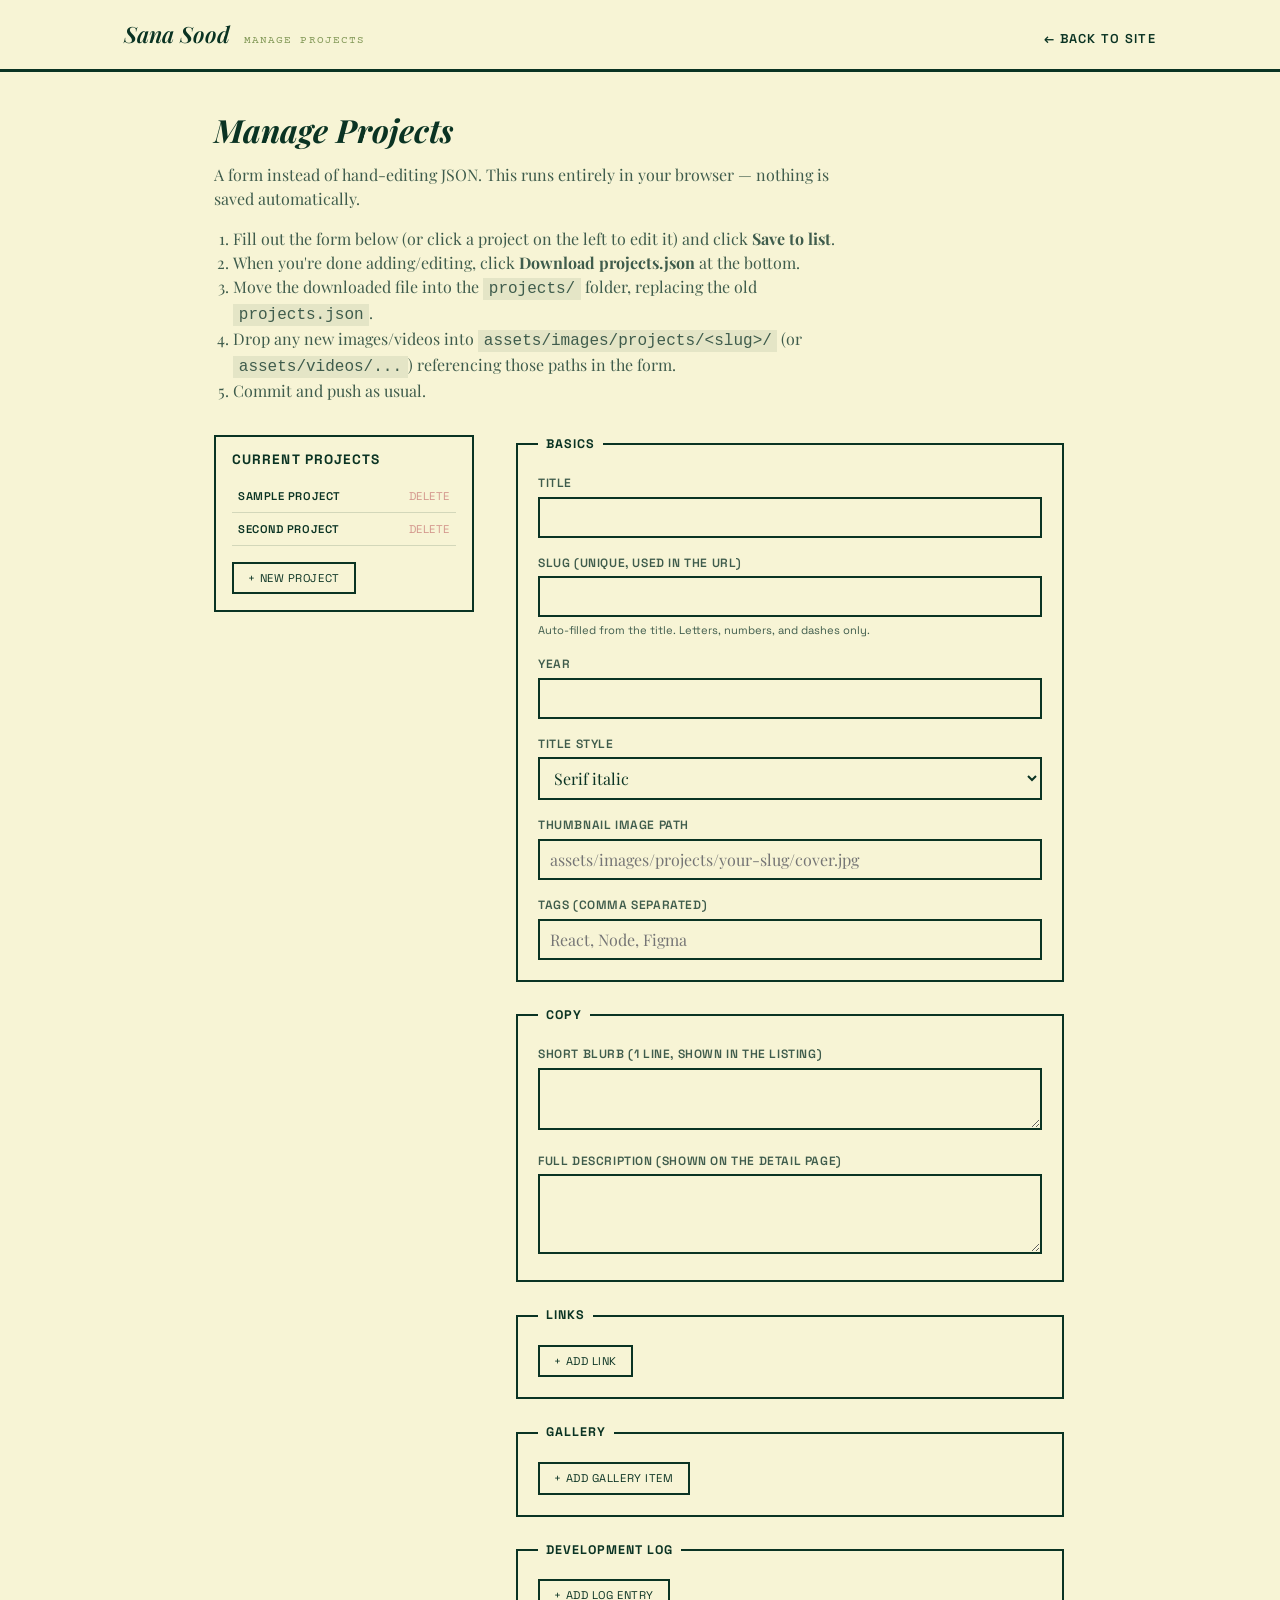
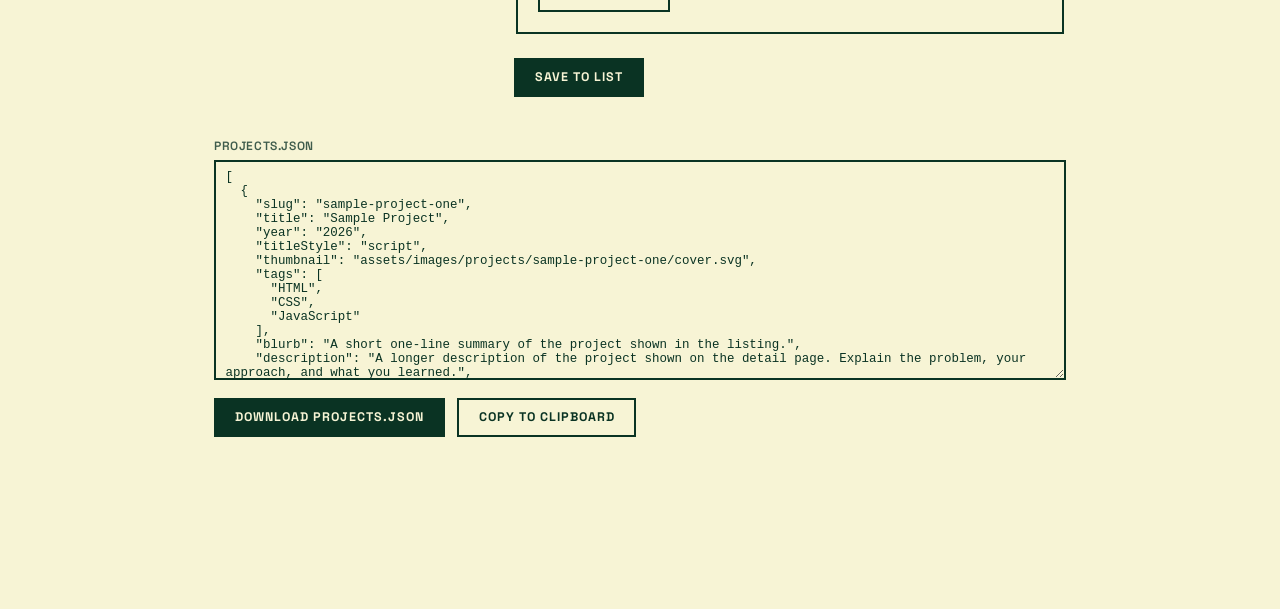
==== admin.html @ 3c236d6a "design alterations" ====
<!doctype html>
<html lang="en">
<head>
<meta charset="UTF-8" />
<meta name="viewport" content="width=device-width, initial-scale=1.0" />
<title>Manage Projects</title>
<link href="https://fonts.googleapis.com/css2?family=Playfair+Display:ital,wght@0,600;0,700;1,600&family=Courier+Prime:wght@400;700&family=Space+Grotesk:wght@400;500;600;700&display=swap" rel="stylesheet" />
<link rel="stylesheet" href="css/style.css" />
<style>
  body { padding-bottom: 6rem; }
  .admin-wrap { max-width: 900px; margin: 0 auto; padding: 2.5rem 1.5rem 5rem; }
  .admin-wrap h1 { font-size: 2rem; font-style: italic; margin-bottom: 0.5rem; }
  .admin-intro { color: var(--text-muted); max-width: 65ch; margin-bottom: 2rem; }
  .admin-intro ol { padding-left: 1.2rem; }
  .admin-columns { display: grid; grid-template-columns: 260px 1fr; gap: 2.5rem; align-items: start; }
  @media (max-width: 760px) { .admin-columns { grid-template-columns: 1fr; } }

  .project-list-box { border: 2px solid var(--dark-green); padding: 1rem; }
  .project-list-box h2 { font-family: var(--font-ui); font-size: 0.85rem; text-transform: uppercase; letter-spacing: 0.08em; margin-bottom: 0.75rem; }
  .project-list-item { display: flex; justify-content: space-between; align-items: center; gap: 0.5rem; padding: 0.5rem 0; border-bottom: 1px solid rgba(10,51,35,0.15); font-family: var(--font-ui); font-size: 0.85rem; }
  .project-list-item button { background: none; border: none; cursor: pointer; font-family: var(--font-ui); font-size: 0.7rem; text-transform: uppercase; letter-spacing: 0.05em; color: var(--midnight-green); }
  .project-list-item button.danger { color: var(--rosy-brown); }
  .project-list-item .load-btn { flex: 1; text-align: left; color: var(--dark-green); font-weight: 600; }

  form { display: flex; flex-direction: column; gap: 1.5rem; }
  fieldset { border: 2px solid var(--dark-green); padding: 1.25rem; }
  legend { font-family: var(--font-ui); font-size: 0.78rem; font-weight: 700; text-transform: uppercase; letter-spacing: 0.08em; padding: 0 0.5rem; }
  label { display: block; font-family: var(--font-ui); font-size: 0.75rem; font-weight: 600; text-transform: uppercase; letter-spacing: 0.05em; margin-bottom: 0.3rem; color: var(--text-muted); }
  .field { margin-bottom: 1rem; }
  .field:last-child { margin-bottom: 0; }
  input[type="text"], input[type="url"], textarea, select {
    width: 100%; font-family: var(--font-display); font-size: 1rem; padding: 0.5rem 0.6rem;
    border: 2px solid var(--dark-green); background: var(--beige); color: var(--text); border-radius: 0;
  }
  textarea { min-height: 5rem; resize: vertical; }
  .hint { font-family: var(--font-ui); font-size: 0.7rem; color: var(--text-muted); margin-top: 0.3rem; text-transform: none; letter-spacing: 0; }
  .row-group { display: flex; flex-direction: column; gap: 0.6rem; }
  .repeat-row { display: flex; gap: 0.5rem; align-items: center; }
  .repeat-row input, .repeat-row select { flex: 1; }
  .remove-row { flex: 0 0 auto; background: none; border: 2px solid var(--rosy-brown); color: var(--rosy-brown); font-family: var(--font-ui); font-size: 0.7rem; padding: 0.4rem 0.6rem; cursor: pointer; }
  .add-row { align-self: flex-start; background: none; border: 2px solid var(--dark-green); color: var(--dark-green); font-family: var(--font-ui); font-size: 0.7rem; text-transform: uppercase; letter-spacing: 0.05em; padding: 0.45rem 0.9rem; cursor: pointer; }
  .add-row:hover, .remove-row:hover { background: var(--dark-green); color: var(--beige); border-color: var(--dark-green); }

  .form-actions { display: flex; gap: 0.75rem; flex-wrap: wrap; }
  .form-actions button { cursor: pointer; }
  .error-msg { color: #a1291c; font-family: var(--font-ui); font-size: 0.85rem; }
  .success-msg { color: var(--dark-green); font-family: var(--font-ui); font-size: 0.85rem; font-weight: 700; }

  .output-box { margin-top: 2.5rem; }
  .output-box textarea { min-height: 220px; font-family: ui-monospace, monospace; font-size: 0.78rem; }
  .output-actions { display: flex; gap: 0.75rem; margin-top: 0.75rem; flex-wrap: wrap; }
</style>
</head>
<body>

<header class="site-header">
  <nav class="nav">
    <a href="index.html" class="nav-brand">
      Sana Sood
      <span class="nav-tagline">Manage Projects</span>
    </a>
    <div class="nav-links">
      <a href="index.html">&larr; Back to site</a>
    </div>
  </nav>
</header>

<div class="admin-wrap">
  <h1>Manage Projects</h1>
  <div class="admin-intro">
    <p>A form instead of hand-editing JSON. This runs entirely in your browser — nothing is saved automatically.</p>
    <ol>
      <li>Fill out the form below (or click a project on the left to edit it) and click <strong>Save to list</strong>.</li>
      <li>When you're done adding/editing, click <strong>Download projects.json</strong> at the bottom.</li>
      <li>Move the downloaded file into the <code>projects/</code> folder, replacing the old <code>projects.json</code>.</li>
      <li>Drop any new images/videos into <code>assets/images/projects/&lt;slug&gt;/</code> (or <code>assets/videos/...</code>) referencing those paths in the form.</li>
      <li>Commit and push as usual.</li>
    </ol>
  </div>

  <div class="admin-columns">
    <div class="project-list-box">
      <h2>Current Projects</h2>
      <div id="project-list"></div>
      <button type="button" class="add-row" id="new-project-btn" style="margin-top:1rem;">+ New Project</button>
    </div>

    <form id="project-form">
      <fieldset>
        <legend>Basics</legend>
        <div class="field">
          <label for="f-title">Title</label>
          <input type="text" id="f-title" required />
        </div>
        <div class="field">
          <label for="f-slug">Slug (unique, used in the URL)</label>
          <input type="text" id="f-slug" required />
          <p class="hint">Auto-filled from the title. Letters, numbers, and dashes only.</p>
        </div>
        <div class="field">
          <label for="f-year">Year</label>
          <input type="text" id="f-year" />
        </div>
        <div class="field">
          <label for="f-title-style">Title style</label>
          <select id="f-title-style">
            <option value="serif">Serif italic</option>
            <option value="script">Script</option>
            <option value="typewriter">Typewriter</option>
          </select>
        </div>
        <div class="field">
          <label for="f-thumbnail">Thumbnail image path</label>
          <input type="text" id="f-thumbnail" placeholder="assets/images/projects/your-slug/cover.jpg" />
        </div>
        <div class="field">
          <label for="f-tags">Tags (comma separated)</label>
          <input type="text" id="f-tags" placeholder="React, Node, Figma" />
        </div>
      </fieldset>

      <fieldset>
        <legend>Copy</legend>
        <div class="field">
          <label for="f-blurb">Short blurb (1 line, shown in the listing)</label>
          <textarea id="f-blurb" style="min-height:3rem;"></textarea>
        </div>
        <div class="field">
          <label for="f-description">Full description (shown on the detail page)</label>
          <textarea id="f-description"></textarea>
        </div>
      </fieldset>

      <fieldset>
        <legend>Links</legend>
        <div class="row-group" id="links-rows"></div>
        <button type="button" class="add-row" data-add="links">+ Add link</button>
      </fieldset>

      <fieldset>
        <legend>Gallery</legend>
        <div class="row-group" id="gallery-rows"></div>
        <button type="button" class="add-row" data-add="gallery">+ Add gallery item</button>
      </fieldset>

      <fieldset>
        <legend>Development Log</legend>
        <div class="row-group" id="devlog-rows"></div>
        <button type="button" class="add-row" data-add="devlog">+ Add log entry</button>
      </fieldset>

      <div class="form-actions">
        <button type="submit" class="btn btn-primary">Save to list</button>
        <span id="form-message"></span>
      </div>
    </form>
  </div>

  <div class="output-box">
    <label for="output-json">projects.json</label>
    <textarea id="output-json" readonly></textarea>
    <div class="output-actions">
      <button type="button" class="btn btn-primary" id="download-btn">Download projects.json</button>
      <button type="button" class="btn" id="copy-btn">Copy to clipboard</button>
    </div>
  </div>
</div>

<script>
  let PROJECTS = [];
  let editingSlug = null; // slug currently loaded into the form, if editing

  const $ = (sel) => document.querySelector(sel);

  function slugify(str) {
    return str
      .toLowerCase()
      .trim()
      .replace(/[^a-z0-9]+/g, "-")
      .replace(/^-+|-+$/g, "");
  }

  function makeRepeatRow(container, fields, values = {}) {
    const row = document.createElement("div");
    row.className = "repeat-row";
    fields.forEach((f) => {
      let el;
      if (f.type === "select") {
        el = document.createElement("select");
        f.options.forEach((opt) => {
          const o = document.createElement("option");
          o.value = opt;
          o.textContent = opt;
          el.appendChild(o);
        });
      } else {
        el = document.createElement("input");
        el.type = "text";
        el.placeholder = f.placeholder || "";
      }
      el.dataset.field = f.name;
      el.value = values[f.name] || (f.type === "select" ? f.options[0] : "");
      row.appendChild(el);
    });
    const removeBtn = document.createElement("button");
    removeBtn.type = "button";
    removeBtn.className = "remove-row";
    removeBtn.textContent = "Remove";
    removeBtn.onclick = () => row.remove();
    row.appendChild(removeBtn);
    container.appendChild(row);
  }

  function readRepeatRows(container, fieldNames) {
    return Array.from(container.children).map((row) => {
      const obj = {};
      fieldNames.forEach((name) => {
        const el = row.querySelector(`[data-field="${name}"]`);
        obj[name] = el ? el.value : "";
      });
      return obj;
    });
  }

  document.querySelectorAll("[data-add]").forEach((btn) => {
    btn.addEventListener("click", () => {
      const kind = btn.dataset.add;
      if (kind === "links") {
        makeRepeatRow($("#links-rows"), [
          { name: "label", placeholder: "Label (e.g. Repo)" },
          { name: "url", placeholder: "https://..." }
        ]);
      } else if (kind === "gallery") {
        makeRepeatRow($("#gallery-rows"), [
          { name: "type", type: "select", options: ["image", "video", "youtube"] },
          { name: "src", placeholder: "path/to/file or YouTube ID" }
        ]);
      } else if (kind === "devlog") {
        makeRepeatRow($("#devlog-rows"), [
          { name: "date", placeholder: "YYYY-MM-DD" },
          { name: "title", placeholder: "Entry title" },
          { name: "text", placeholder: "What happened" },
          { name: "media", placeholder: "Optional media path" }
        ]);
      }
    });
  });

  function clearForm() {
    editingSlug = null;
    $("#project-form").reset();
    $("#links-rows").innerHTML = "";
    $("#gallery-rows").innerHTML = "";
    $("#devlog-rows").innerHTML = "";
    $("#f-title-style").value = "serif";
    $("#form-message").textContent = "";
  }

  function loadProjectIntoForm(slug) {
    const p = PROJECTS.find((proj) => proj.slug === slug);
    if (!p) return;
    editingSlug = slug;
    $("#f-title").value = p.title || "";
    $("#f-slug").value = p.slug || "";
    $("#f-year").value = p.year || "";
    $("#f-title-style").value = p.titleStyle || "serif";
    $("#f-thumbnail").value = p.thumbnail || "";
    $("#f-tags").value = (p.tags || []).join(", ");
    $("#f-blurb").value = p.blurb || "";
    $("#f-description").value = p.description || "";

    $("#links-rows").innerHTML = "";
    (p.links || []).forEach((l) =>
      makeRepeatRow($("#links-rows"), [
        { name: "label", placeholder: "Label" },
        { name: "url", placeholder: "https://..." }
      ], l)
    );

    $("#gallery-rows").innerHTML = "";
    (p.gallery || []).forEach((g) =>
      makeRepeatRow($("#gallery-rows"), [
        { name: "type", type: "select", options: ["image", "video", "youtube"] },
        { name: "src", placeholder: "path or YouTube ID" }
      ], { type: g.type, src: g.src || g.id || "" })
    );

    $("#devlog-rows").innerHTML = "";
    (p.devLog || []).forEach((d) =>
      makeRepeatRow($("#devlog-rows"), [
        { name: "date", placeholder: "YYYY-MM-DD" },
        { name: "title", placeholder: "Entry title" },
        { name: "text", placeholder: "What happened" },
        { name: "media", placeholder: "Optional media path" }
      ], d)
    );

    $("#form-message").textContent = "";
    window.scrollTo({ top: $("#project-form").getBoundingClientRect().top + window.scrollY - 20, behavior: "smooth" });
  }

  function renderProjectList() {
    const box = $("#project-list");
    if (!PROJECTS.length) {
      box.innerHTML = '<p class="hint">No projects yet.</p>';
      return;
    }
    box.innerHTML = "";
    PROJECTS.forEach((p) => {
      const item = document.createElement("div");
      item.className = "project-list-item";
      const loadBtn = document.createElement("button");
      loadBtn.type = "button";
      loadBtn.className = "load-btn";
      loadBtn.textContent = p.title || p.slug;
      loadBtn.onclick = () => loadProjectIntoForm(p.slug);
      const delBtn = document.createElement("button");
      delBtn.type = "button";
      delBtn.className = "danger";
      delBtn.textContent = "Delete";
      delBtn.onclick = () => {
        if (confirm(`Remove "${p.title}" from the list?`)) {
          PROJECTS = PROJECTS.filter((proj) => proj.slug !== p.slug);
          if (editingSlug === p.slug) clearForm();
          renderProjectList();
          updateOutput();
        }
      };
      item.appendChild(loadBtn);
      item.appendChild(delBtn);
      box.appendChild(item);
    });
  }

  function updateOutput() {
    $("#output-json").value = JSON.stringify(PROJECTS, null, 2);
  }

  $("#f-title").addEventListener("input", () => {
    if (!editingSlug) {
      $("#f-slug").value = slugify($("#f-title").value);
    }
  });

  $("#new-project-btn").addEventListener("click", clearForm);

  $("#project-form").addEventListener("submit", (e) => {
    e.preventDefault();
    const msg = $("#form-message");
    msg.className = "";

    const title = $("#f-title").value.trim();
    const slug = slugify($("#f-slug").value);

    if (!title || !slug) {
      msg.className = "error-msg";
      msg.textContent = "Title and slug are required.";
      return;
    }

    const duplicate = PROJECTS.some((p) => p.slug === slug && p.slug !== editingSlug);
    if (duplicate) {
      msg.className = "error-msg";
      msg.textContent = `Slug "${slug}" is already used by another project. Choose a unique one.`;
      return;
    }

    const project = {
      slug,
      title,
      year: $("#f-year").value.trim(),
      titleStyle: $("#f-title-style").value,
      thumbnail: $("#f-thumbnail").value.trim(),
      tags: $("#f-tags").value.split(",").map((t) => t.trim()).filter(Boolean),
      blurb: $("#f-blurb").value.trim(),
      description: $("#f-description").value.trim(),
      links: readRepeatRows($("#links-rows"), ["label", "url"]).filter((l) => l.label || l.url),
      gallery: readRepeatRows($("#gallery-rows"), ["type", "src"])
        .filter((g) => g.src)
        .map((g) => (g.type === "youtube" ? { type: "youtube", id: g.src } : { type: g.type, src: g.src })),
      devLog: readRepeatRows($("#devlog-rows"), ["date", "title", "text", "media"]).filter((d) => d.title || d.text)
    };

    const existingIndex = PROJECTS.findIndex((p) => p.slug === editingSlug);
    if (editingSlug && existingIndex !== -1) {
      PROJECTS[existingIndex] = project;
    } else {
      PROJECTS.push(project);
    }

    editingSlug = slug;
    msg.className = "success-msg";
    msg.textContent = `Saved "${title}" to the list below. Keep editing, or download when you're done.`;
    renderProjectList();
    updateOutput();
  });

  $("#download-btn").addEventListener("click", () => {
    const blob = new Blob([JSON.stringify(PROJECTS, null, 2)], { type: "application/json" });
    const url = URL.createObjectURL(blob);
    const a = document.createElement("a");
    a.href = url;
    a.download = "projects.json";
    a.click();
    URL.revokeObjectURL(url);
  });

  $("#copy-btn").addEventListener("click", async () => {
    await navigator.clipboard.writeText($("#output-json").value);
    const btn = $("#copy-btn");
    const original = btn.textContent;
    btn.textContent = "Copied!";
    setTimeout(() => (btn.textContent = original), 1500);
  });

  async function init() {
    try {
      const res = await fetch("projects/projects.json");
      PROJECTS = await res.json();
    } catch (err) {
      console.error("Could not load projects/projects.json", err);
      PROJECTS = [];
    }
    renderProjectList();
    updateOutput();
    clearForm();
  }

  init();
</script>
</body>
</html>
---- css/style.css ----
:root {
  /* Lily-pond palette */
  --dark-green: #0a3323;
  --moss-green: #839958;
  --beige: #f7f4d5;
  --rosy-brown: #d3968c;
  --midnight-green: #105666;

  --bg: var(--beige);
  --surface: var(--beige);
  --text: var(--dark-green);
  --text-muted: #3f5c4c;
  --border: var(--dark-green);
  --accent: var(--midnight-green);
  --accent-text: var(--beige);

  --font-display: "Playfair Display", Georgia, serif;
  --font-mono: "Courier Prime", ui-monospace, "SFMono-Regular", monospace;
  --font-script: "Pacifico", cursive;
  --font-ui: "Space Grotesk", -apple-system, BlinkMacSystemFont, "Segoe UI", sans-serif;

  --radius: 0px;
  --max-width: 1080px;
}

* {
  box-sizing: border-box;
}

body {
  margin: 0;
  font-family: var(--font-display);
  background: var(--bg);
  color: var(--text);
  line-height: 1.5;
}

img, video {
  max-width: 100%;
  display: block;
}

a {
  color: inherit;
}

h1, h2, h3, h4 {
  line-height: 1.1;
  margin: 0;
}

code {
  font-family: ui-monospace, "SFMono-Regular", Menlo, monospace;
  background: rgba(10, 51, 35, 0.08);
  padding: 0.1em 0.35em;
}

.kicker {
  display: block;
  font-family: var(--font-ui);
  font-size: 0.72rem;
  font-weight: 700;
  letter-spacing: 0.18em;
  text-transform: uppercase;
  color: var(--rosy-brown);
  margin-bottom: 0.6rem;
}

/* --- Nav / masthead --- */

.site-header {
  position: sticky;
  top: 0;
  z-index: 20;
  background: var(--beige);
  border-bottom: 3px solid var(--dark-green);
}

.nav {
  max-width: var(--max-width);
  margin: 0 auto;
  display: flex;
  align-items: baseline;
  justify-content: space-between;
  padding: 1.1rem 1.5rem;
  font-family: var(--font-ui);
}

.nav-brand {
  font-family: var(--font-display);
  font-weight: 600;
  font-style: italic;
  text-decoration: none;
  font-size: 1.4rem;
  color: var(--dark-green);
  display: flex;
  align-items: baseline;
  gap: 0.85rem;
}

.nav-tagline {
  font-family: var(--font-mono);
  font-style: normal;
  font-weight: 400;
  font-size: 0.7rem;
  letter-spacing: 0.1em;
  text-transform: uppercase;
  color: var(--moss-green);
}

.nav-links {
  display: flex;
  gap: 1.75rem;
}

.nav-links a {
  text-decoration: none;
  color: var(--dark-green);
  font-weight: 600;
  font-size: 0.8rem;
  letter-spacing: 0.1em;
  text-transform: uppercase;
}

.nav-links a:hover {
  color: var(--midnight-green);
}

/* --- Buttons --- */

.btn {
  display: inline-block;
  padding: 0.6rem 1.2rem;
  border-radius: var(--radius);
  border: 2px solid var(--dark-green);
  text-decoration: none;
  font-family: var(--font-ui);
  font-size: 0.78rem;
  font-weight: 700;
  letter-spacing: 0.08em;
  text-transform: uppercase;
  color: var(--dark-green);
  background: transparent;
  transition: background 0.15s ease, color 0.15s ease;
}

.btn:hover {
  background: var(--dark-green);
  color: var(--beige);
}

.btn-primary {
  background: var(--dark-green);
  color: var(--beige);
  border-color: var(--dark-green);
}

.btn-primary:hover {
  background: var(--midnight-green);
  border-color: var(--midnight-green);
  color: var(--beige);
}

/* --- About --- */

.about {
  max-width: var(--max-width);
  margin: 0 auto;
  padding: 5rem 1.5rem 4rem;
  display: flex;
  gap: 3.5rem;
  align-items: center;
  flex-wrap: wrap;
  border-bottom: 1px solid rgba(10, 51, 35, 0.2);
}

.about-photo-wrap {
  position: relative;
  flex: 0 0 auto;
  width: 240px;
  height: 240px;
}

.about-star {
  position: absolute;
  width: 200px;
  height: 200px;
  z-index: 0;
}

.about-star-moss {
  fill: var(--moss-green);
  top: -30px;
  left: 90px;
  transform: rotate(12deg);
}

.about-star-rosy {
  fill: var(--rosy-brown);
  top: 60px;
  left: -60px;
  transform: rotate(-18deg);
  opacity: 0.9;
}

.about-photo {
  position: relative;
  z-index: 1;
  width: 220px;
  height: 220px;
  overflow: hidden;
  background: var(--moss-green);
  border: 3px solid var(--dark-green);
  transform: rotate(-3deg);
}

.about-photo img {
  width: 100%;
  height: 100%;
  object-fit: cover;
}

.about-text {
  flex: 1 1 360px;
}

.about-text h1 {
  font-size: clamp(2.6rem, 5vw, 3.8rem);
  font-weight: 700;
  font-style: italic;
  margin-bottom: 0.6rem;
}

.about-meta {
  display: flex;
  flex-wrap: wrap;
  align-items: baseline;
  gap: 0.9rem;
  font-size: 1.05rem;
  margin-bottom: 0.5rem;
}

.about-meta-strong {
  font-weight: 700;
}

.about-focus {
  font-weight: 700;
  font-size: 1.5rem;
  color: var(--midnight-green);
  margin: 0.4rem 0 1rem;
}

.about-text > p:not(.about-focus) {
  color: var(--text-muted);
  max-width: 60ch;
  font-size: 1.05rem;
}

.about-links {
  display: flex;
  flex-wrap: wrap;
  gap: 1.5rem;
  margin-top: 1.5rem;
}

.about-link {
  font-family: var(--font-display);
  font-weight: 700;
  font-size: 1.2rem;
  text-decoration: underline;
  text-underline-offset: 3px;
  color: var(--dark-green);
}

.about-link:hover {
  color: var(--midnight-green);
}

/* --- Projects list --- */

.projects {
  max-width: var(--max-width);
  margin: 0 auto;
  padding: 4rem 1.5rem 6rem;
}

.projects-title {
  font-family: var(--font-mono);
  font-weight: 700;
  font-size: clamp(2rem, 4.5vw, 3rem);
  margin-bottom: 0.5rem;
}

.projects-hint {
  font-family: var(--font-mono);
  color: var(--text-muted);
  margin-top: 0;
  margin-bottom: 3rem;
  font-size: 0.95rem;
}

.projects-list {
  display: flex;
  flex-direction: column;
  gap: 4rem;
}

.project-row {
  display: flex;
  gap: 2.5rem;
  align-items: flex-start;
}

.project-row:nth-child(even) {
  flex-direction: row-reverse;
}

.project-row-media {
  flex: 1 1 40%;
  aspect-ratio: 4 / 3;
  background: var(--moss-green);
  border: 2px solid var(--dark-green);
  overflow: hidden;
}

.project-row-media img {
  width: 100%;
  height: 100%;
  object-fit: cover;
}

.project-row-content {
  flex: 1 1 55%;
  padding-top: 0.5rem;
}

.project-row-heading {
  display: flex;
  align-items: baseline;
  gap: 0.9rem;
  flex-wrap: wrap;
  margin-bottom: 0.75rem;
}

.project-title {
  font-size: 2.4rem;
  margin: 0;
}

.project-title--serif {
  font-family: var(--font-display);
  font-weight: 700;
  font-style: italic;
}

.project-title--script {
  font-family: var(--font-script);
  font-weight: 400;
  font-size: 2.6rem;
}

.project-title--typewriter {
  font-family: var(--font-mono);
  font-weight: 700;
  text-transform: uppercase;
}

.project-year {
  font-family: var(--font-ui);
  font-size: 0.95rem;
  color: var(--text-muted);
}

.project-blurb {
  color: var(--text-muted);
  font-size: 1.05rem;
  max-width: 55ch;
  margin: 0 0 1.25rem;
}

.swatch-row {
  display: flex;
  gap: 0.5rem;
  margin-bottom: 1.5rem;
}

.swatch {
  width: 28px;
  height: 28px;
  display: inline-block;
  border: 1px solid rgba(10, 51, 35, 0.3);
}

.project-callout {
  display: flex;
  flex-wrap: wrap;
  align-items: center;
  gap: 0.5rem 1.75rem;
  padding: 1.1rem 1.5rem;
  color: var(--beige);
}

.callout-primary {
  font-family: var(--font-display);
  font-weight: 700;
  font-size: 1.1rem;
  text-decoration: underline;
  text-underline-offset: 3px;
  color: var(--beige);
}

.callout-links {
  display: flex;
  gap: 1.25rem;
  font-family: var(--font-display);
  font-size: 0.95rem;
}

.callout-links a {
  text-decoration: underline;
  text-underline-offset: 3px;
}

.callout-links a:hover,
.callout-primary:hover {
  opacity: 0.8;
}

/* --- Project detail overlay --- */

.project-detail {
  position: fixed;
  inset: 0;
  background: var(--beige);
  overflow-y: auto;
  z-index: 30;
  opacity: 0;
  visibility: hidden;
  transform: translateY(12px);
  transition: opacity 0.2s ease, transform 0.2s ease, visibility 0.2s;
}

.project-detail.open {
  opacity: 1;
  visibility: visible;
  transform: translateY(0);
}

.project-detail-inner {
  max-width: var(--max-width);
  margin: 0 auto;
  padding: 2rem 1.5rem 5rem;
}

.detail-close {
  display: inline-block;
  text-decoration: none;
  color: var(--dark-green);
  font-family: var(--font-ui);
  font-weight: 700;
  font-size: 0.78rem;
  letter-spacing: 0.1em;
  text-transform: uppercase;
  margin-bottom: 2rem;
  border-bottom: 2px solid var(--dark-green);
  padding-bottom: 0.2rem;
}

.detail-close:hover {
  color: var(--midnight-green);
  border-color: var(--midnight-green);
}

#project-detail-content h2 {
  font-size: clamp(2.2rem, 5vw, 3.2rem);
  margin-bottom: 1rem;
}

#project-detail-content h2.project-title--serif { font-style: italic; }
#project-detail-content h2.project-title--script { font-family: var(--font-script); font-weight: 400; }
#project-detail-content h2.project-title--typewriter { font-family: var(--font-mono); text-transform: uppercase; }

#project-detail-content h3 {
  font-family: var(--font-mono);
  font-size: 1.3rem;
  font-weight: 700;
  margin: 3rem 0 1.25rem;
  padding-top: 1.5rem;
  border-top: 1px solid rgba(10, 51, 35, 0.2);
}

.project-description {
  color: var(--text-muted);
  max-width: 68ch;
  margin: 1.5rem 0;
  font-size: 1.1rem;
}

.project-description::first-letter {
  font-family: var(--font-display);
  font-style: italic;
  font-size: 3.2rem;
  float: left;
  line-height: 0.8;
  margin: 0.1rem 0.4rem 0 0;
  color: var(--rosy-brown);
}

.detail-links {
  display: flex;
  gap: 0.75rem;
  flex-wrap: wrap;
  margin-bottom: 1.5rem;
}

.gallery-grid {
  display: grid;
  grid-template-columns: repeat(auto-fill, minmax(280px, 1fr));
  gap: 1.1rem;
}

.gallery-item {
  border-radius: var(--radius);
  overflow: hidden;
  background: var(--moss-green);
  border: 2px solid var(--dark-green);
}

.gallery-item img,
.gallery-item video {
  width: 100%;
  height: 100%;
  object-fit: cover;
}

.gallery-item-youtube {
  aspect-ratio: 16 / 9;
}

.gallery-item-youtube iframe {
  width: 100%;
  height: 100%;
  border: 0;
}

.devlog-list {
  display: flex;
  flex-direction: column;
  gap: 1.75rem;
}

.devlog-entry {
  border-left: 3px solid var(--rosy-brown);
  padding-left: 1.25rem;
}

.devlog-date {
  font-family: var(--font-ui);
  font-size: 0.72rem;
  font-weight: 700;
  color: var(--rosy-brown);
  text-transform: uppercase;
  letter-spacing: 0.1em;
  margin-bottom: 0.3rem;
}

.devlog-entry h4 {
  font-size: 1.05rem;
  font-weight: 700;
  margin: 0 0 0.4rem;
}

.devlog-entry p {
  color: var(--text-muted);
  margin: 0;
}

.devlog-media {
  margin-top: 0.85rem;
  border-radius: var(--radius);
  border: 2px solid var(--dark-green);
  overflow: hidden;
  max-width: 480px;
}

/* --- Footer --- */

.site-footer {
  text-align: center;
  padding: 2.5rem 1.5rem;
  border-top: 3px solid var(--dark-green);
  color: var(--text-muted);
  font-family: var(--font-ui);
  font-size: 0.75rem;
  letter-spacing: 0.08em;
  text-transform: uppercase;
}

/* --- Responsive --- */

@media (max-width: 800px) {
  .project-row,
  .project-row:nth-child(even) {
    flex-direction: column;
  }

  .project-row-media {
    width: 100%;
  }
}

@media (max-width: 600px) {
  .about {
    padding: 3rem 1.25rem;
    text-align: center;
    justify-content: center;
  }

  .about-meta,
  .about-links {
    justify-content: center;
  }

  .about-star-moss,
  .about-star-rosy {
    display: none;
  }

  .projects {
    padding: 2.5rem 1.25rem 3.5rem;
  }

  .nav {
    flex-wrap: wrap;
    gap: 0.5rem;
  }

  .nav-brand {
    flex-direction: column;
    gap: 0.15rem;
  }
}
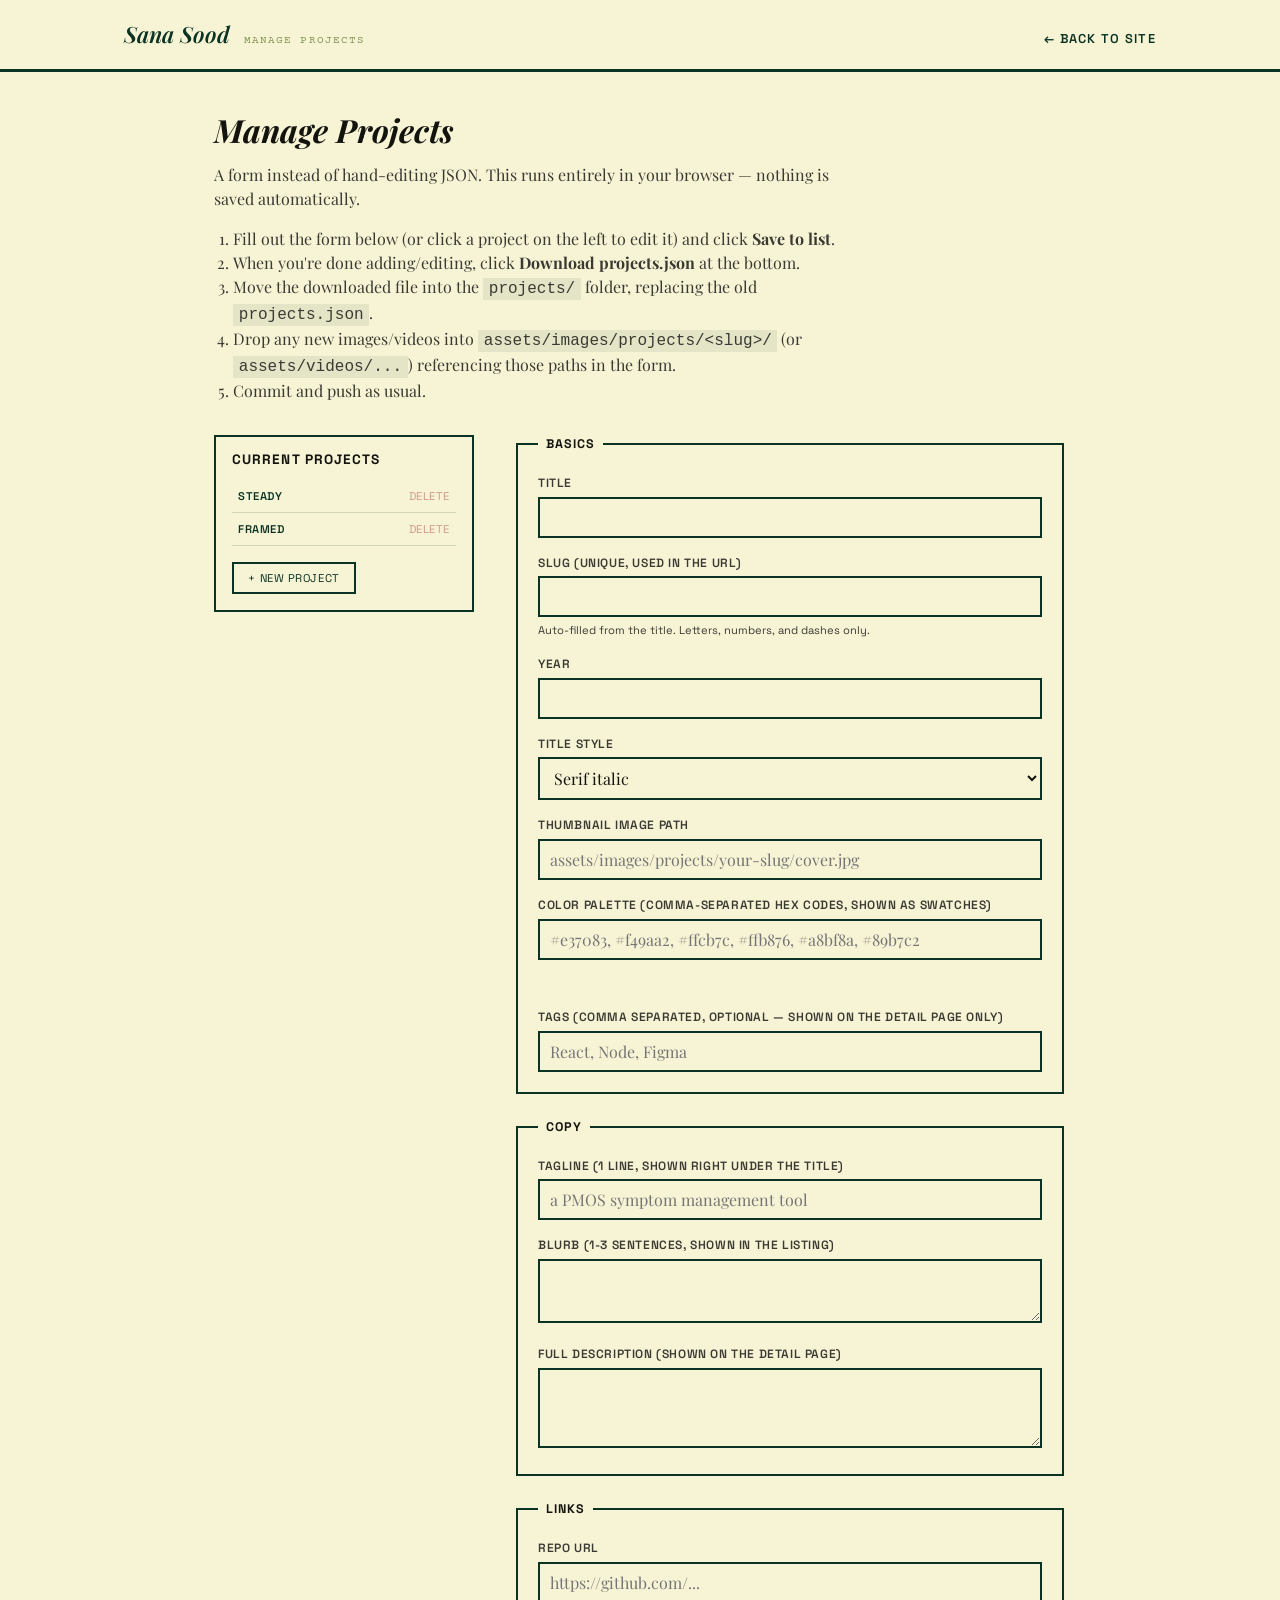
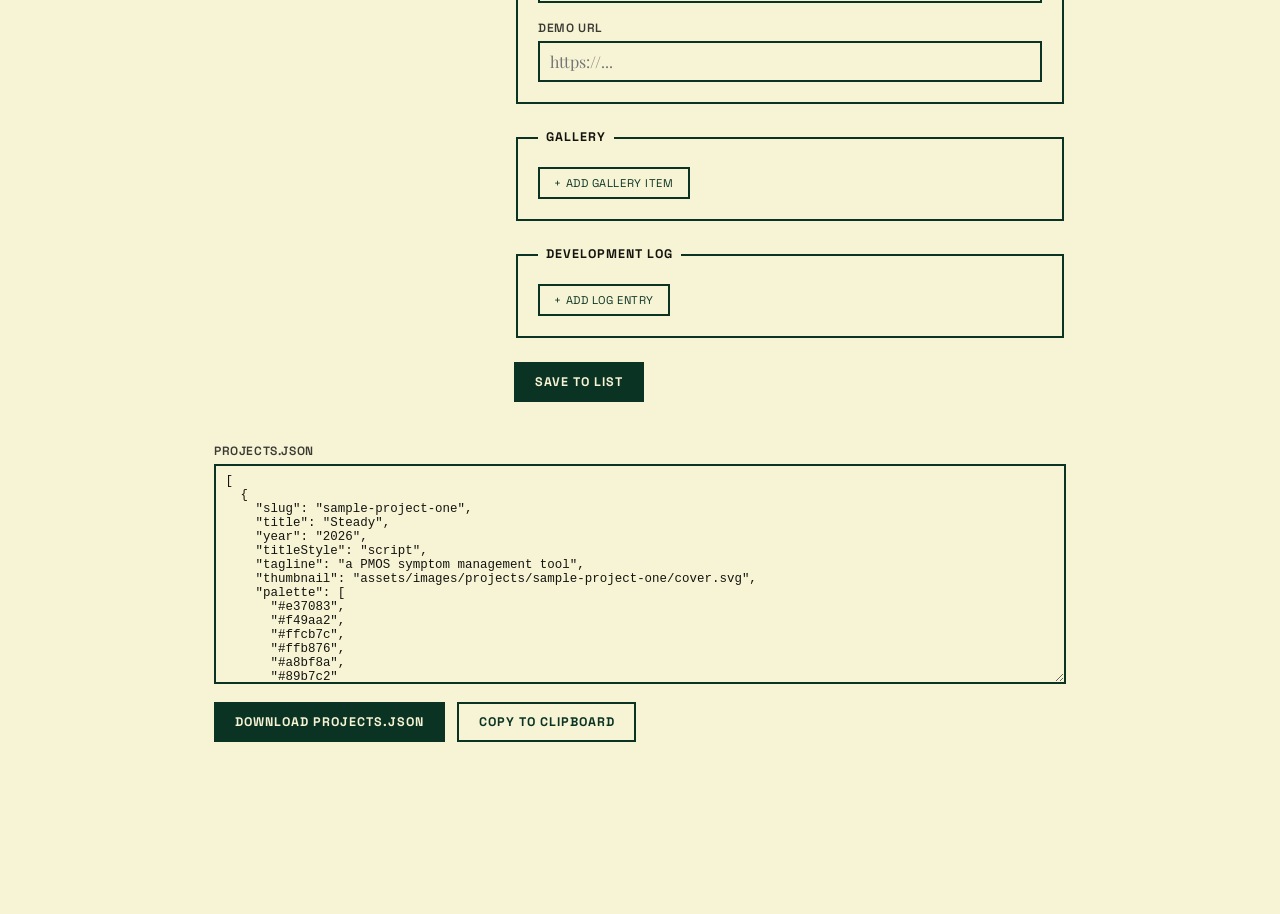
==== commit e21ef00b: "closer to figma design formatting" ====
--- a/admin.html
+++ b/admin.html
@@ -46,6 +46,9 @@
   .error-msg { color: #a1291c; font-family: var(--font-ui); font-size: 0.85rem; }
   .success-msg { color: var(--dark-green); font-family: var(--font-ui); font-size: 0.85rem; font-weight: 700; }
 
+  .palette-preview { display: flex; gap: 0.35rem; margin-top: 0.5rem; min-height: 24px; }
+  .palette-preview span { width: 24px; height: 24px; display: inline-block; border: 1px solid var(--dark-green); }
+
   .output-box { margin-top: 2.5rem; }
   .output-box textarea { min-height: 220px; font-family: ui-monospace, monospace; font-size: 0.78rem; }
   .output-actions { display: flex; gap: 0.75rem; margin-top: 0.75rem; flex-wrap: wrap; }
@@ -114,7 +117,12 @@
           <input type="text" id="f-thumbnail" placeholder="assets/images/projects/your-slug/cover.jpg" />
         </div>
         <div class="field">
-          <label for="f-tags">Tags (comma separated)</label>
+          <label for="f-palette">Color palette (comma-separated hex codes, shown as swatches)</label>
+          <input type="text" id="f-palette" placeholder="#e37083, #f49aa2, #ffcb7c, #ffb876, #a8bf8a, #89b7c2" />
+          <div class="palette-preview" id="palette-preview"></div>
+        </div>
+        <div class="field">
+          <label for="f-tags">Tags (comma separated, optional — shown on the detail page only)</label>
           <input type="text" id="f-tags" placeholder="React, Node, Figma" />
         </div>
       </fieldset>
@@ -122,8 +130,12 @@
       <fieldset>
         <legend>Copy</legend>
         <div class="field">
-          <label for="f-blurb">Short blurb (1 line, shown in the listing)</label>
-          <textarea id="f-blurb" style="min-height:3rem;"></textarea>
+          <label for="f-tagline">Tagline (1 line, shown right under the title)</label>
+          <input type="text" id="f-tagline" placeholder="a PMOS symptom management tool" />
+        </div>
+        <div class="field">
+          <label for="f-blurb">Blurb (1-3 sentences, shown in the listing)</label>
+          <textarea id="f-blurb" style="min-height:4rem;"></textarea>
         </div>
         <div class="field">
           <label for="f-description">Full description (shown on the detail page)</label>
@@ -133,8 +145,14 @@
 
       <fieldset>
         <legend>Links</legend>
-        <div class="row-group" id="links-rows"></div>
-        <button type="button" class="add-row" data-add="links">+ Add link</button>
+        <div class="field">
+          <label for="f-repo">Repo URL</label>
+          <input type="text" id="f-repo" placeholder="https://github.com/..." />
+        </div>
+        <div class="field">
+          <label for="f-demo">Demo URL</label>
+          <input type="text" id="f-demo" placeholder="https://..." />
+        </div>
       </fieldset>
 
       <fieldset>
@@ -222,15 +240,21 @@
     });
   }
 
+  function parsePalette(str) {
+    return str.split(",").map((c) => c.trim()).filter(Boolean);
+  }
+
+  function updatePalettePreview() {
+    const colors = parsePalette($("#f-palette").value);
+    $("#palette-preview").innerHTML = colors.map((c) => `<span style="background:${c}"></span>`).join("");
+  }
+
+  $("#f-palette").addEventListener("input", updatePalettePreview);
+
   document.querySelectorAll("[data-add]").forEach((btn) => {
     btn.addEventListener("click", () => {
       const kind = btn.dataset.add;
-      if (kind === "links") {
-        makeRepeatRow($("#links-rows"), [
-          { name: "label", placeholder: "Label (e.g. Repo)" },
-          { name: "url", placeholder: "https://..." }
-        ]);
-      } else if (kind === "gallery") {
+      if (kind === "gallery") {
         makeRepeatRow($("#gallery-rows"), [
           { name: "type", type: "select", options: ["image", "video", "youtube"] },
           { name: "src", placeholder: "path/to/file or YouTube ID" }
@@ -249,10 +273,11 @@
   function clearForm() {
     editingSlug = null;
     $("#project-form").reset();
-    $("#links-rows").innerHTML = "";
     $("#gallery-rows").innerHTML = "";
     $("#devlog-rows").innerHTML = "";
     $("#f-title-style").value = "serif";
+    $("#f-palette").value = "";
+    updatePalettePreview();
     $("#form-message").textContent = "";
   }
 
@@ -265,17 +290,14 @@
     $("#f-year").value = p.year || "";
     $("#f-title-style").value = p.titleStyle || "serif";
     $("#f-thumbnail").value = p.thumbnail || "";
+    $("#f-palette").value = (p.palette || []).join(", ");
+    updatePalettePreview();
     $("#f-tags").value = (p.tags || []).join(", ");
+    $("#f-tagline").value = p.tagline || "";
     $("#f-blurb").value = p.blurb || "";
     $("#f-description").value = p.description || "";
-
-    $("#links-rows").innerHTML = "";
-    (p.links || []).forEach((l) =>
-      makeRepeatRow($("#links-rows"), [
-        { name: "label", placeholder: "Label" },
-        { name: "url", placeholder: "https://..." }
-      ], l)
-    );
+    $("#f-repo").value = (p.links && p.links.repo) || "";
+    $("#f-demo").value = (p.links && p.links.demo) || "";
 
     $("#gallery-rows").innerHTML = "";
     (p.gallery || []).forEach((g) =>
@@ -370,11 +392,16 @@
       title,
       year: $("#f-year").value.trim(),
       titleStyle: $("#f-title-style").value,
+      tagline: $("#f-tagline").value.trim(),
       thumbnail: $("#f-thumbnail").value.trim(),
+      palette: parsePalette($("#f-palette").value),
       tags: $("#f-tags").value.split(",").map((t) => t.trim()).filter(Boolean),
       blurb: $("#f-blurb").value.trim(),
       description: $("#f-description").value.trim(),
-      links: readRepeatRows($("#links-rows"), ["label", "url"]).filter((l) => l.label || l.url),
+      links: {
+        repo: $("#f-repo").value.trim(),
+        demo: $("#f-demo").value.trim()
+      },
       gallery: readRepeatRows($("#gallery-rows"), ["type", "src"])
         .filter((g) => g.src)
         .map((g) => (g.type === "youtube" ? { type: "youtube", id: g.src } : { type: g.type, src: g.src })),
--- a/css/style.css
+++ b/css/style.css
@@ -8,8 +8,8 @@
 
   --bg: var(--beige);
   --surface: var(--beige);
-  --text: var(--dark-green);
-  --text-muted: #3f5c4c;
+  --text: #14140f;
+  --text-muted: #3a3a33;
   --border: var(--dark-green);
   --accent: var(--midnight-green);
   --accent-text: var(--beige);
@@ -177,37 +177,37 @@
 .about-photo-wrap {
   position: relative;
   flex: 0 0 auto;
-  width: 240px;
-  height: 240px;
+  width: 300px;
+  height: 340px;
 }
 
 .about-star {
   position: absolute;
-  width: 200px;
-  height: 200px;
+  width: 260px;
+  height: 260px;
   z-index: 0;
 }
 
 .about-star-moss {
   fill: var(--moss-green);
-  top: -30px;
-  left: 90px;
+  top: -60px;
+  left: 100px;
   transform: rotate(12deg);
 }
 
 .about-star-rosy {
   fill: var(--rosy-brown);
-  top: 60px;
-  left: -60px;
+  top: 90px;
+  left: -90px;
   transform: rotate(-18deg);
-  opacity: 0.9;
+  opacity: 0.95;
 }
 
 .about-photo {
   position: relative;
   z-index: 1;
-  width: 220px;
-  height: 220px;
+  width: 280px;
+  height: 300px;
   overflow: hidden;
   background: var(--moss-green);
   border: 3px solid var(--dark-green);
@@ -225,52 +225,56 @@
 }
 
 .about-text h1 {
-  font-size: clamp(2.6rem, 5vw, 3.8rem);
-  font-weight: 700;
-  font-style: italic;
-  margin-bottom: 0.6rem;
+  font-size: clamp(2.8rem, 5.5vw, 4.4rem);
+  font-weight: 700;
+  margin-bottom: 0.9rem;
 }
 
 .about-meta {
   display: flex;
   flex-wrap: wrap;
   align-items: baseline;
-  gap: 0.9rem;
-  font-size: 1.05rem;
-  margin-bottom: 0.5rem;
+  gap: 1.2rem;
+  font-size: clamp(1.3rem, 2vw, 1.6rem);
+  margin-bottom: 0.4rem;
 }
 
 .about-meta-strong {
   font-weight: 700;
 }
 
+.about-location {
+  font-size: clamp(1.1rem, 1.6vw, 1.3rem);
+  margin: 0 0 0.9rem;
+}
+
 .about-focus {
   font-weight: 700;
-  font-size: 1.5rem;
+  font-size: clamp(1.6rem, 2.6vw, 2.1rem);
   color: var(--midnight-green);
-  margin: 0.4rem 0 1rem;
-}
-
-.about-text > p:not(.about-focus) {
-  color: var(--text-muted);
-  max-width: 60ch;
-  font-size: 1.05rem;
+  margin: 0 0 1rem;
+  max-width: 20ch;
+}
+
+.about-interests {
+  font-size: clamp(1.15rem, 1.8vw, 1.4rem);
+  max-width: 42ch;
+  margin: 0 0 1.75rem;
 }
 
 .about-links {
   display: flex;
   flex-wrap: wrap;
-  gap: 1.5rem;
-  margin-top: 1.5rem;
+  gap: 1.75rem;
+  margin-top: 0.5rem;
 }
 
 .about-link {
   font-family: var(--font-display);
   font-weight: 700;
-  font-size: 1.2rem;
+  font-size: clamp(1.4rem, 2.2vw, 2rem);
   text-decoration: underline;
-  text-underline-offset: 3px;
-  color: var(--dark-green);
+  text-underline-offset: 4px;
 }
 
 .about-link:hover {
@@ -288,7 +292,8 @@
 .projects-title {
   font-family: var(--font-mono);
   font-weight: 700;
-  font-size: clamp(2rem, 4.5vw, 3rem);
+  color: var(--dark-green);
+  font-size: clamp(2.4rem, 5.5vw, 3.6rem);
   margin-bottom: 0.5rem;
 }
 
@@ -344,7 +349,7 @@
 }
 
 .project-title {
-  font-size: 2.4rem;
+  font-size: clamp(2.6rem, 4.5vw, 3.6rem);
   margin: 0;
 }
 
@@ -357,7 +362,7 @@
 .project-title--script {
   font-family: var(--font-script);
   font-weight: 400;
-  font-size: 2.6rem;
+  font-size: clamp(2.8rem, 5vw, 4rem);
 }
 
 .project-title--typewriter {
@@ -367,54 +372,56 @@
 }
 
 .project-year {
-  font-family: var(--font-ui);
-  font-size: 0.95rem;
-  color: var(--text-muted);
+  font-family: var(--font-display);
+  font-size: 1.3rem;
+}
+
+.project-tagline {
+  font-size: 1.15rem;
+  margin: 0 0 1.25rem;
 }
 
 .project-blurb {
-  color: var(--text-muted);
   font-size: 1.05rem;
   max-width: 55ch;
-  margin: 0 0 1.25rem;
+  margin: 0 0 1.5rem;
 }
 
 .swatch-row {
   display: flex;
-  gap: 0.5rem;
+  gap: 0.4rem;
   margin-bottom: 1.5rem;
 }
 
 .swatch {
-  width: 28px;
-  height: 28px;
+  width: 34px;
+  height: 34px;
   display: inline-block;
   border: 1px solid rgba(10, 51, 35, 0.3);
 }
 
 .project-callout {
   display: flex;
-  flex-wrap: wrap;
-  align-items: center;
-  gap: 0.5rem 1.75rem;
+  flex-direction: column;
+  gap: 0.4rem;
   padding: 1.1rem 1.5rem;
-  color: var(--beige);
+  color: var(--text);
 }
 
 .callout-primary {
   font-family: var(--font-display);
   font-weight: 700;
-  font-size: 1.1rem;
+  font-size: 1.2rem;
   text-decoration: underline;
   text-underline-offset: 3px;
-  color: var(--beige);
+  color: var(--text);
 }
 
 .callout-links {
   display: flex;
-  gap: 1.25rem;
-  font-family: var(--font-display);
-  font-size: 0.95rem;
+  gap: 1.75rem;
+  font-family: var(--font-display);
+  font-size: 1.05rem;
 }
 
 .callout-links a {
@@ -472,6 +479,24 @@
   border-color: var(--midnight-green);
 }
 
+.tag-list {
+  display: flex;
+  flex-wrap: wrap;
+  gap: 0.5rem;
+  margin: 0.75rem 0;
+}
+
+.tag {
+  font-family: var(--font-ui);
+  font-size: 0.7rem;
+  font-weight: 700;
+  letter-spacing: 0.06em;
+  text-transform: uppercase;
+  color: var(--midnight-green);
+  border: 1px solid var(--midnight-green);
+  padding: 0.22rem 0.55rem;
+}
+
 #project-detail-content h2 {
   font-size: clamp(2.2rem, 5vw, 3.2rem);
   margin-bottom: 1rem;
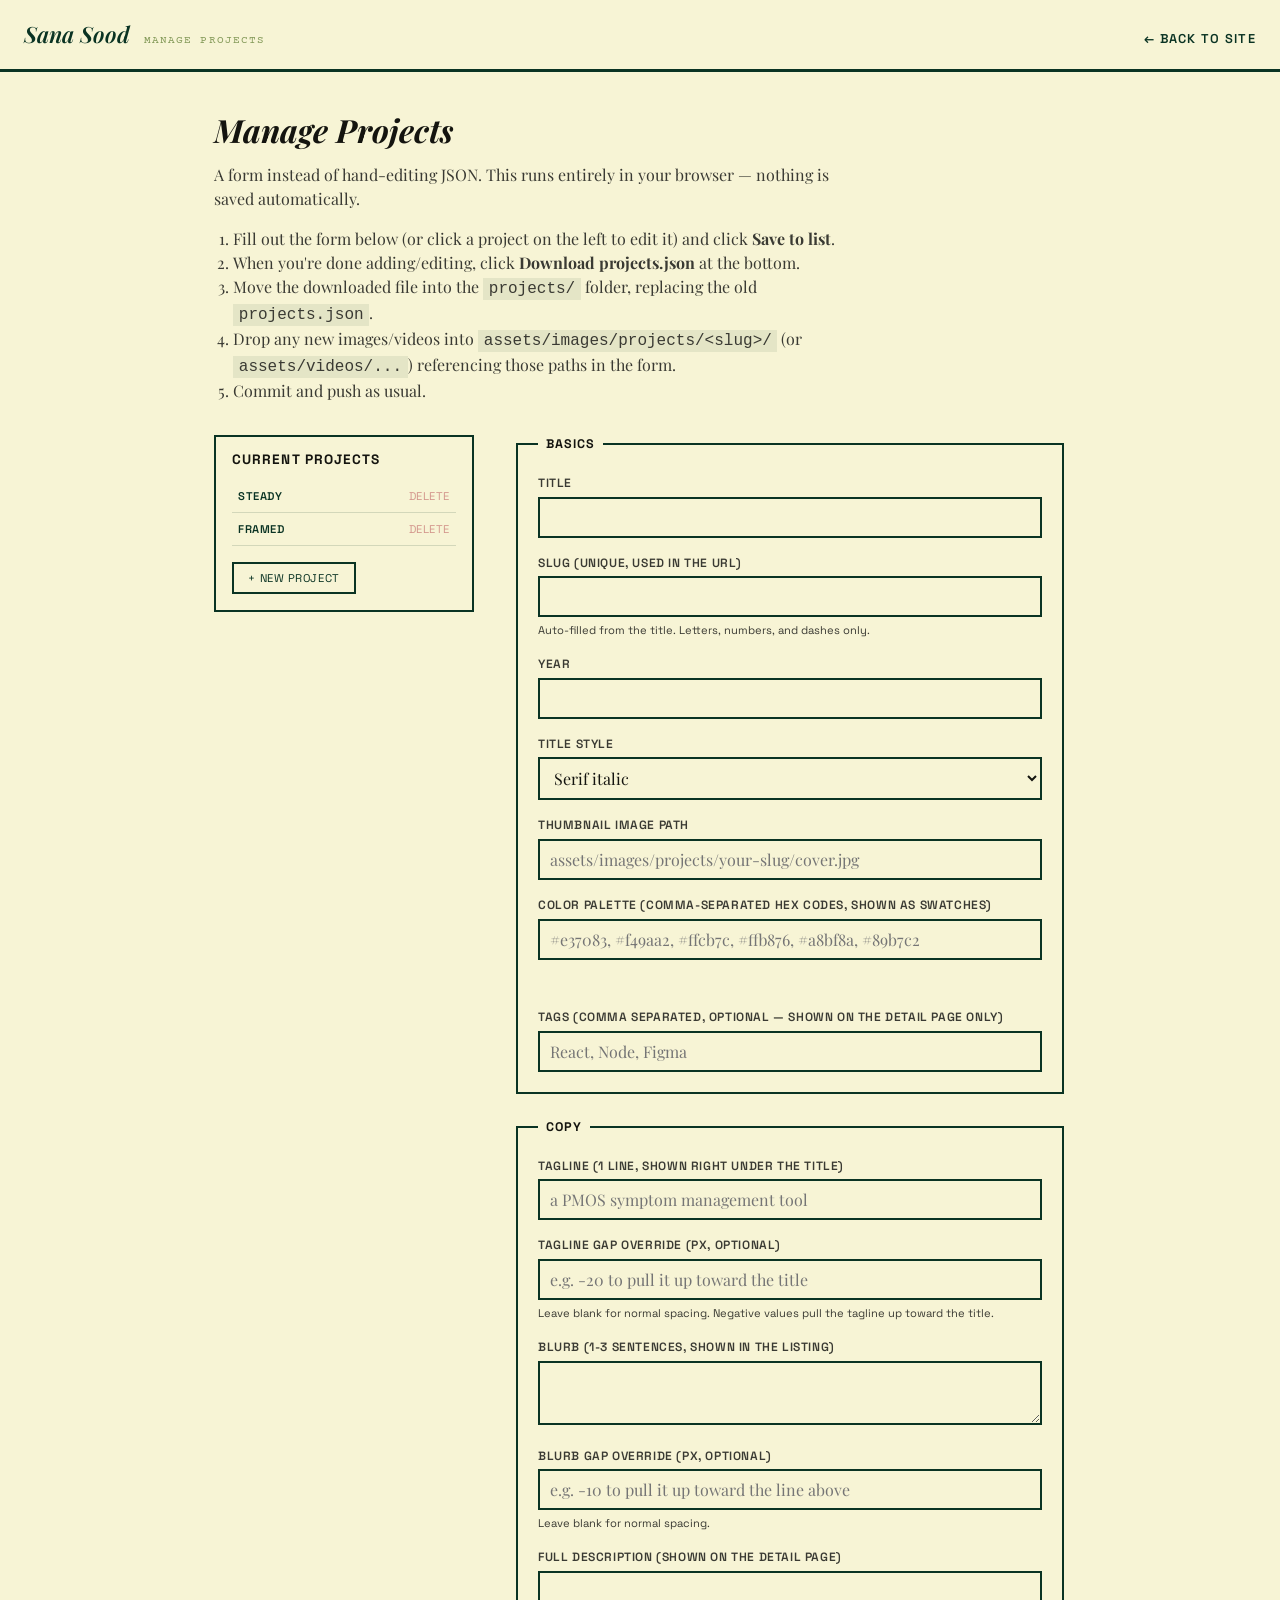
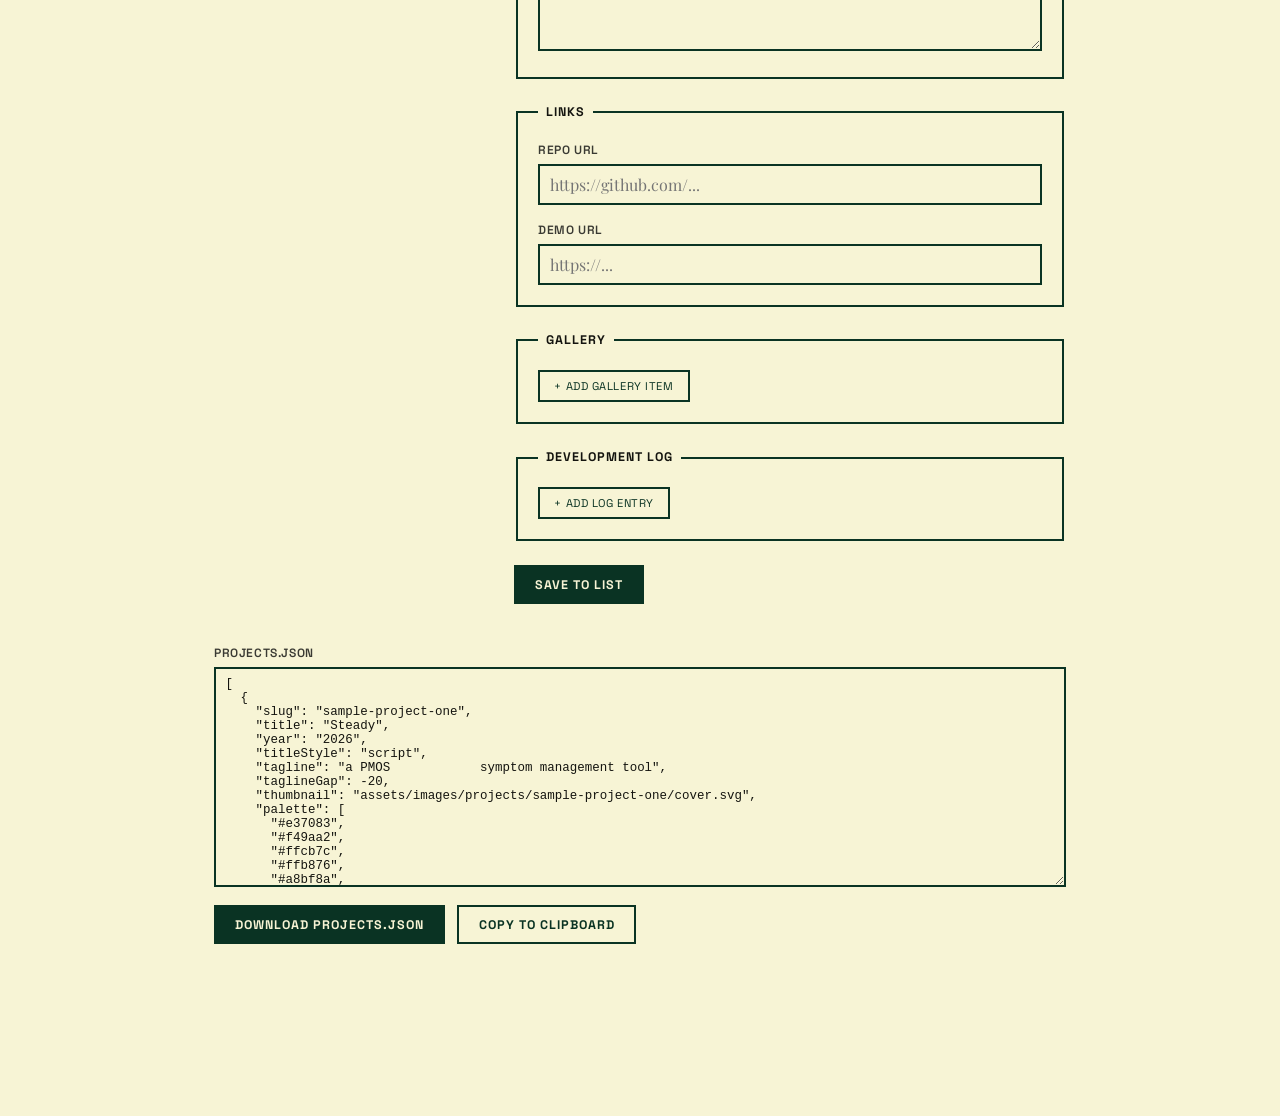
==== commit 8c92f0b9: "text formatting for gapping" ====
--- a/admin.html
+++ b/admin.html
@@ -134,8 +134,18 @@
           <input type="text" id="f-tagline" placeholder="a PMOS symptom management tool" />
         </div>
         <div class="field">
+          <label for="f-tagline-gap">Tagline gap override (px, optional)</label>
+          <input type="text" id="f-tagline-gap" placeholder="e.g. -20 to pull it up toward the title" />
+          <p class="hint">Leave blank for normal spacing. Negative values pull the tagline up toward the title.</p>
+        </div>
+        <div class="field">
           <label for="f-blurb">Blurb (1-3 sentences, shown in the listing)</label>
           <textarea id="f-blurb" style="min-height:4rem;"></textarea>
+        </div>
+        <div class="field">
+          <label for="f-blurb-gap">Blurb gap override (px, optional)</label>
+          <input type="text" id="f-blurb-gap" placeholder="e.g. -10 to pull it up toward the line above" />
+          <p class="hint">Leave blank for normal spacing.</p>
         </div>
         <div class="field">
           <label for="f-description">Full description (shown on the detail page)</label>
@@ -244,6 +254,13 @@
     return str.split(",").map((c) => c.trim()).filter(Boolean);
   }
 
+  function parseOptionalNumber(str) {
+    const trimmed = str.trim();
+    if (trimmed === "") return undefined;
+    const n = Number(trimmed);
+    return Number.isNaN(n) ? undefined : n;
+  }
+
   function updatePalettePreview() {
     const colors = parsePalette($("#f-palette").value);
     $("#palette-preview").innerHTML = colors.map((c) => `<span style="background:${c}"></span>`).join("");
@@ -294,7 +311,9 @@
     updatePalettePreview();
     $("#f-tags").value = (p.tags || []).join(", ");
     $("#f-tagline").value = p.tagline || "";
+    $("#f-tagline-gap").value = typeof p.taglineGap === "number" ? p.taglineGap : "";
     $("#f-blurb").value = p.blurb || "";
+    $("#f-blurb-gap").value = typeof p.blurbGap === "number" ? p.blurbGap : "";
     $("#f-description").value = p.description || "";
     $("#f-repo").value = (p.links && p.links.repo) || "";
     $("#f-demo").value = (p.links && p.links.demo) || "";
@@ -387,16 +406,21 @@
       return;
     }
 
+    const taglineGap = parseOptionalNumber($("#f-tagline-gap").value);
+    const blurbGap = parseOptionalNumber($("#f-blurb-gap").value);
+
     const project = {
       slug,
       title,
       year: $("#f-year").value.trim(),
       titleStyle: $("#f-title-style").value,
       tagline: $("#f-tagline").value.trim(),
+      ...(taglineGap !== undefined ? { taglineGap } : {}),
       thumbnail: $("#f-thumbnail").value.trim(),
       palette: parsePalette($("#f-palette").value),
       tags: $("#f-tags").value.split(",").map((t) => t.trim()).filter(Boolean),
       blurb: $("#f-blurb").value.trim(),
+      ...(blurbGap !== undefined ? { blurbGap } : {}),
       description: $("#f-description").value.trim(),
       links: {
         repo: $("#f-repo").value.trim(),
--- a/css/style.css
+++ b/css/style.css
@@ -20,7 +20,7 @@
   --font-ui: "Space Grotesk", -apple-system, BlinkMacSystemFont, "Segoe UI", sans-serif;
 
   --radius: 0px;
-  --max-width: 1080px;
+  --max-width: 1400px;
 }
 
 * {
@@ -166,52 +166,49 @@
 .about {
   max-width: var(--max-width);
   margin: 0 auto;
-  padding: 5rem 1.5rem 4rem;
-  display: flex;
-  gap: 3.5rem;
-  align-items: center;
-  flex-wrap: wrap;
+  padding: 3rem 1.5rem 4rem;
   border-bottom: 1px solid rgba(10, 51, 35, 0.2);
 }
 
-.about-photo-wrap {
+.about-canvas {
   position: relative;
-  flex: 0 0 auto;
-  width: 300px;
-  height: 340px;
+}
+
+/* Desktop: every tagged element is freely positioned by js/layout.js (top/left/width/height inline styles). */
+@media (min-width: 900px) {
+  .about-canvas {
+    height: 680px;
+  }
+
+  .about-canvas [data-layout-id] {
+    position: absolute;
+    margin: 0;
+  }
 }
 
 .about-star {
-  position: absolute;
-  width: 260px;
-  height: 260px;
   z-index: 0;
+  pointer-events: none;
+}
+
+.layout-editing .about-star {
+  pointer-events: auto;
 }
 
 .about-star-moss {
   fill: var(--moss-green);
-  top: -60px;
-  left: 100px;
-  transform: rotate(12deg);
 }
 
 .about-star-rosy {
   fill: var(--rosy-brown);
-  top: 90px;
-  left: -90px;
-  transform: rotate(-18deg);
   opacity: 0.95;
 }
 
 .about-photo {
-  position: relative;
   z-index: 1;
-  width: 280px;
-  height: 300px;
   overflow: hidden;
   background: var(--moss-green);
   border: 3px solid var(--dark-green);
-  transform: rotate(-3deg);
 }
 
 .about-photo img {
@@ -220,11 +217,7 @@
   object-fit: cover;
 }
 
-.about-text {
-  flex: 1 1 360px;
-}
-
-.about-text h1 {
+h1[data-layout-id="headline"] {
   font-size: clamp(2.8rem, 5.5vw, 4.4rem);
   font-weight: 700;
   margin-bottom: 0.9rem;
@@ -253,12 +246,10 @@
   font-size: clamp(1.6rem, 2.6vw, 2.1rem);
   color: var(--midnight-green);
   margin: 0 0 1rem;
-  max-width: 20ch;
 }
 
 .about-interests {
   font-size: clamp(1.15rem, 1.8vw, 1.4rem);
-  max-width: 42ch;
   margin: 0 0 1.75rem;
 }
 
@@ -279,6 +270,73 @@
 
 .about-link:hover {
   color: var(--midnight-green);
+}
+
+/* --- Layout editor (only active with ?edit=1 in the URL) --- */
+
+.layout-editing [data-layout-id] {
+  cursor: move;
+  outline: 1px dashed transparent;
+}
+
+.layout-editing [data-layout-id]:hover {
+  outline-color: var(--midnight-green);
+}
+
+.layout-editing [data-layout-id].layout-selected {
+  outline: 2px solid var(--rosy-brown);
+  outline-offset: 2px;
+}
+
+.layout-resize-handle {
+  position: absolute;
+  right: -8px;
+  bottom: -8px;
+  width: 14px;
+  height: 14px;
+  background: var(--rosy-brown);
+  border: 2px solid var(--beige);
+  border-radius: 50%;
+  cursor: nwse-resize;
+  z-index: 50;
+}
+
+.layout-toolbar {
+  position: fixed;
+  bottom: 1.5rem;
+  left: 50%;
+  transform: translateX(-50%);
+  z-index: 100;
+  display: flex;
+  align-items: center;
+  gap: 0.75rem;
+  background: var(--dark-green);
+  color: var(--beige);
+  padding: 0.75rem 1.25rem;
+  font-family: var(--font-ui);
+  font-size: 0.78rem;
+  box-shadow: 0 8px 24px rgba(0, 0, 0, 0.25);
+}
+
+.layout-toolbar button,
+.layout-toolbar a {
+  font-family: var(--font-ui);
+  font-size: 0.72rem;
+  font-weight: 700;
+  text-transform: uppercase;
+  letter-spacing: 0.05em;
+  background: transparent;
+  border: 1px solid var(--beige);
+  color: var(--beige);
+  padding: 0.4rem 0.7rem;
+  cursor: pointer;
+  text-decoration: none;
+}
+
+.layout-toolbar button:hover,
+.layout-toolbar a:hover {
+  background: var(--beige);
+  color: var(--dark-green);
 }
 
 /* --- Projects list --- */
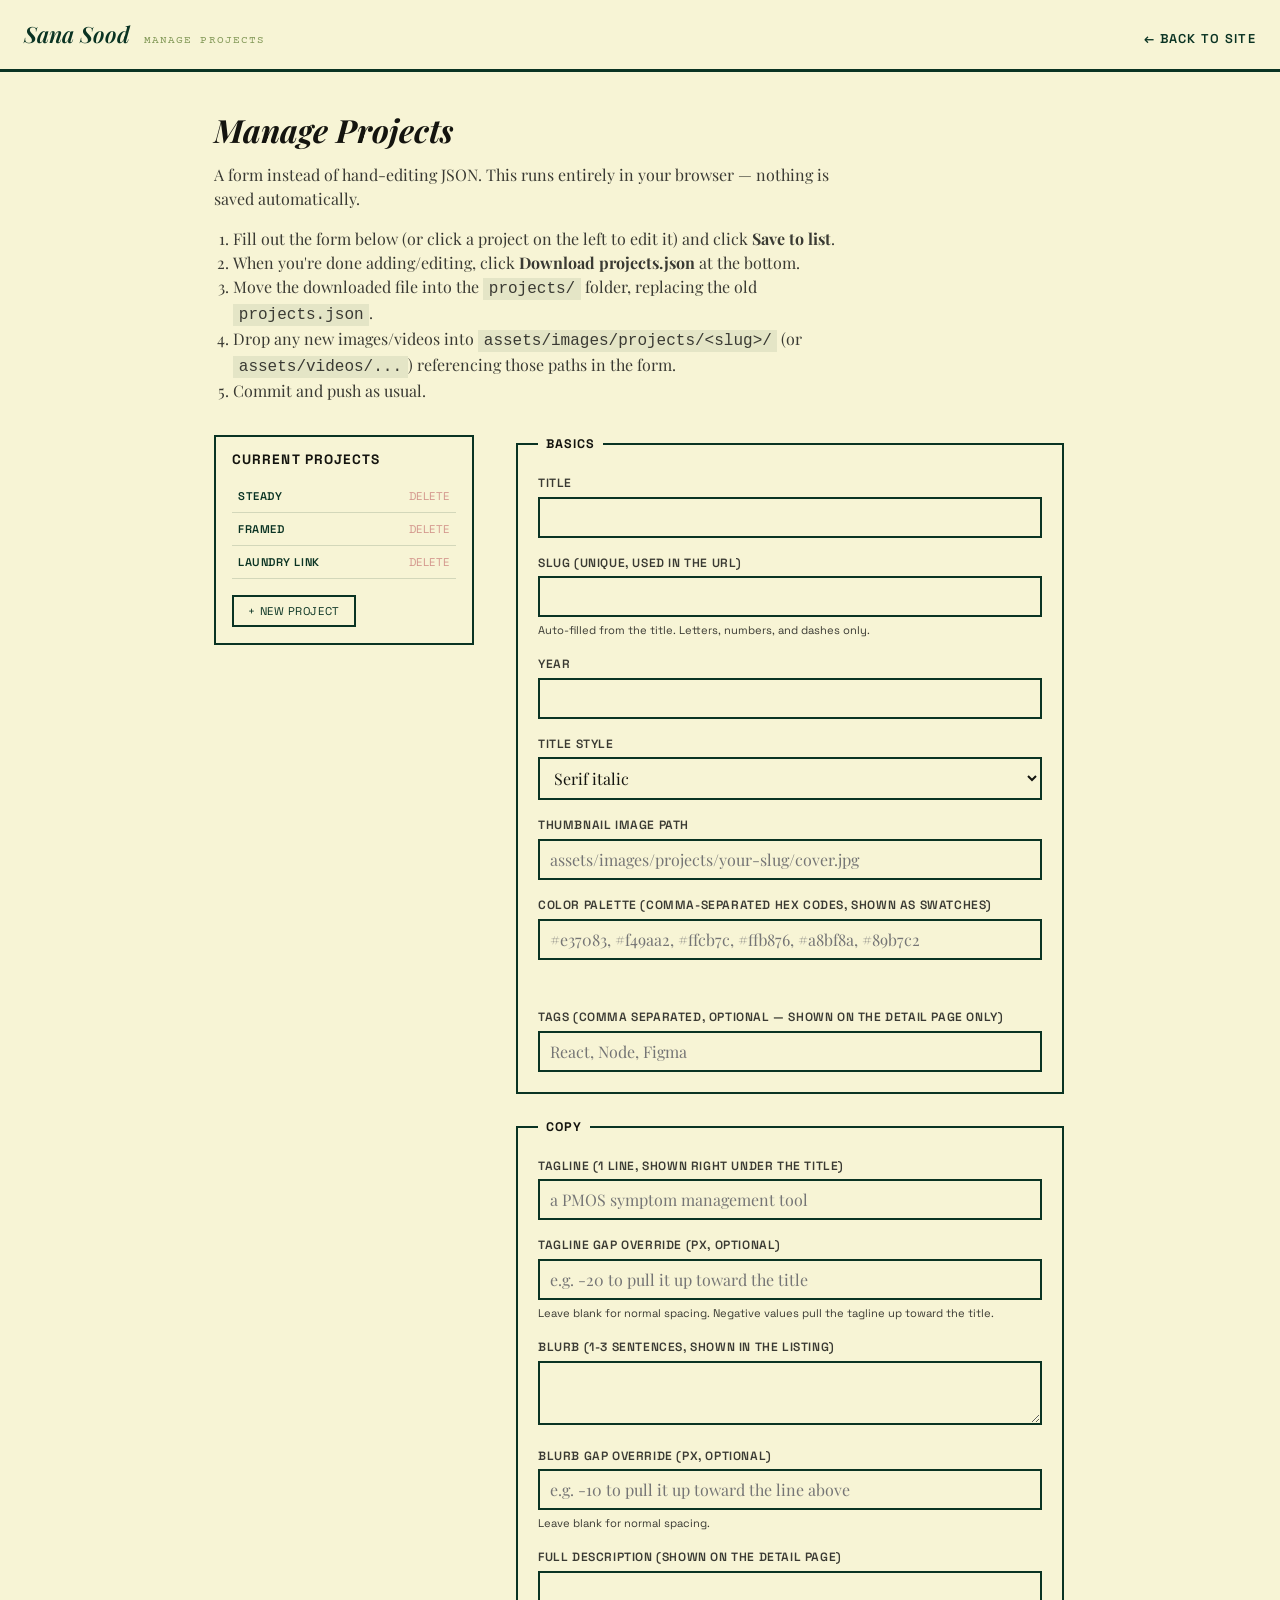
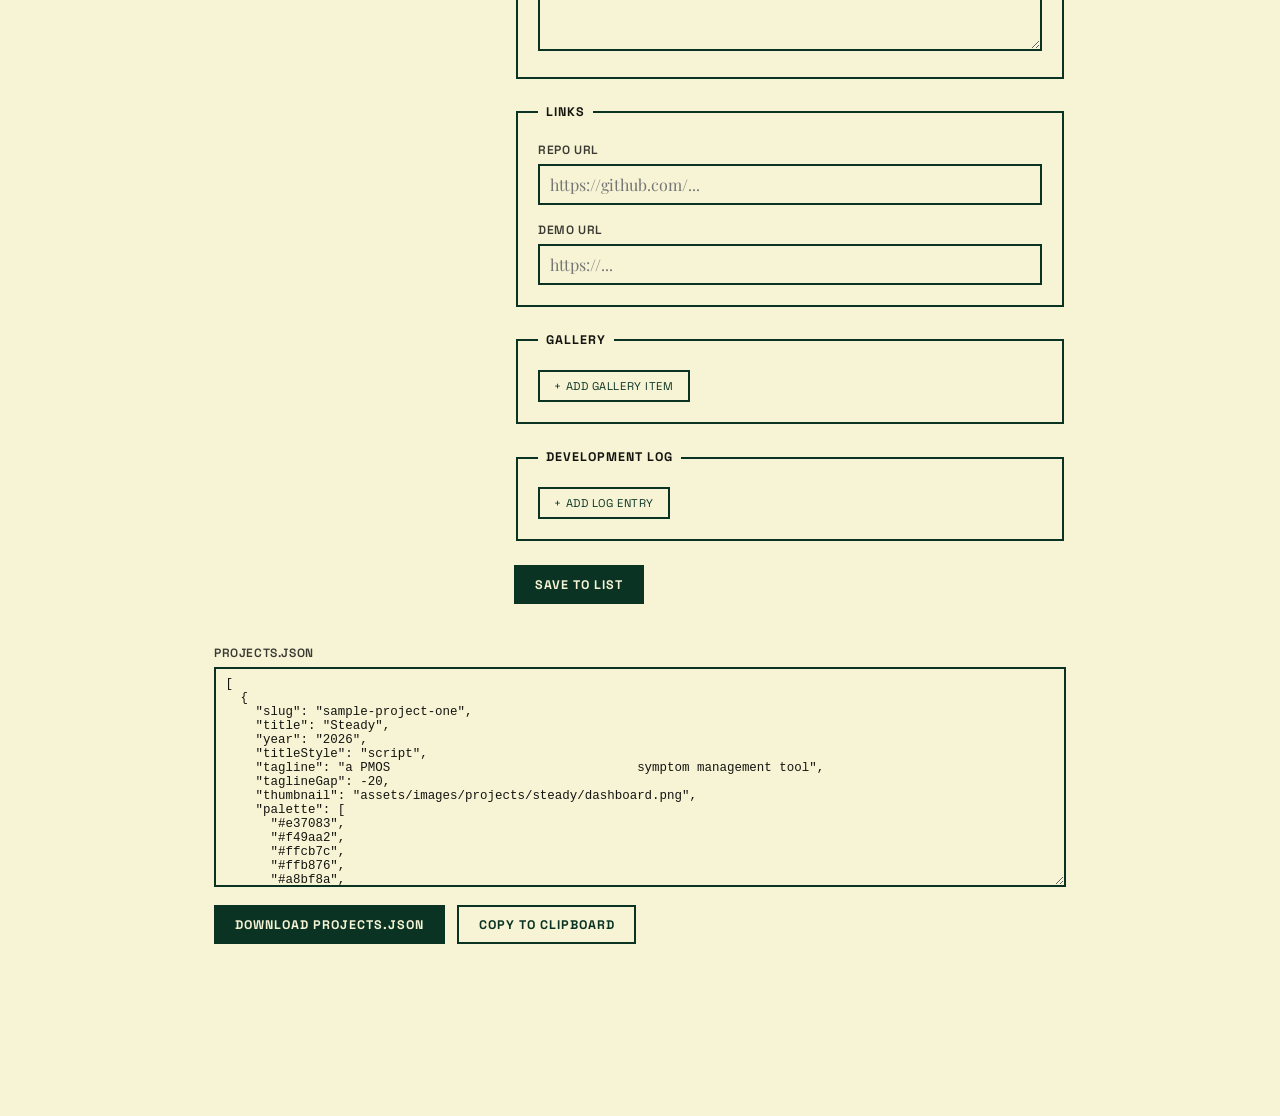
==== commit 84748da8: "Update layout and styles for about section; add new project "Laundry Link" with images" ====
--- a/admin.html
+++ b/admin.html
@@ -110,6 +110,7 @@
             <option value="serif">Serif italic</option>
             <option value="script">Script</option>
             <option value="typewriter">Typewriter</option>
+            <option value="rounded">Rounded</option>
           </select>
         </div>
         <div class="field">
--- a/css/style.css
+++ b/css/style.css
@@ -166,7 +166,7 @@
 .about {
   max-width: var(--max-width);
   margin: 0 auto;
-  padding: 3rem 1.5rem 4rem;
+  padding: 2.5rem 1.5rem 3rem;
   border-bottom: 1px solid rgba(10, 51, 35, 0.2);
 }
 
@@ -176,10 +176,6 @@
 
 /* Desktop: every tagged element is freely positioned by js/layout.js (top/left/width/height inline styles). */
 @media (min-width: 900px) {
-  .about-canvas {
-    height: 680px;
-  }
-
   .about-canvas [data-layout-id] {
     position: absolute;
     margin: 0;
@@ -202,13 +198,13 @@
 .about-star-rosy {
   fill: var(--rosy-brown);
   opacity: 0.95;
+  z-index: 2;
 }
 
 .about-photo {
   z-index: 1;
   overflow: hidden;
-  background: var(--moss-green);
-  border: 3px solid var(--dark-green);
+  background: none;
 }
 
 .about-photo img {
@@ -217,55 +213,80 @@
   object-fit: cover;
 }
 
-h1[data-layout-id="headline"] {
-  font-size: clamp(2.8rem, 5.5vw, 4.4rem);
-  font-weight: 700;
-  margin-bottom: 0.9rem;
+/* Text block type scale: headline > focus > school > interests > links/location/pronouns.
+   Spacing between lines lives here (not in about-layout.json) so it scales with the type. */
+.about-text {
+  z-index: 3;
+}
+
+.about-headline {
+  font-size: clamp(2.8rem, 5vw, 4.4rem);
+  font-weight: 700;
+  line-height: 1.05;
+  margin: 0 0 1.4rem;
 }
 
 .about-meta {
   display: flex;
   flex-wrap: wrap;
   align-items: baseline;
-  gap: 1.2rem;
-  font-size: clamp(1.3rem, 2vw, 1.6rem);
-  margin-bottom: 0.4rem;
+  gap: 0.9rem;
+  margin: 0 0 0.35rem;
+}
+
+.about-meta-regular {
+  font-family: var(--font-ui);
+  font-size: 0.95rem;
+  font-weight: 500;
+  letter-spacing: 0.12em;
+  text-transform: uppercase;
+  color: var(--text-muted);
 }
 
 .about-meta-strong {
+  font-size: clamp(1.4rem, 2vw, 1.7rem);
   font-weight: 700;
 }
 
 .about-location {
-  font-size: clamp(1.1rem, 1.6vw, 1.3rem);
-  margin: 0 0 0.9rem;
+  font-family: var(--font-mono);
+  font-size: 1rem;
+  color: var(--text-muted);
+  margin: 0 0 1.75rem;
 }
 
 .about-focus {
   font-weight: 700;
-  font-size: clamp(1.6rem, 2.6vw, 2.1rem);
+  font-size: clamp(1.7rem, 2.6vw, 2.2rem);
+  line-height: 1.15;
   color: var(--midnight-green);
-  margin: 0 0 1rem;
+  margin: 0 0 0.6rem;
 }
 
 .about-interests {
-  font-size: clamp(1.15rem, 1.8vw, 1.4rem);
-  margin: 0 0 1.75rem;
+  font-style: italic;
+  font-size: clamp(1.15rem, 1.6vw, 1.3rem);
+  line-height: 1.45;
+  max-width: 34ch;
+  color: var(--text-muted);
+  margin: 0 0 2rem;
 }
 
 .about-links {
   display: flex;
   flex-wrap: wrap;
   gap: 1.75rem;
-  margin-top: 0.5rem;
 }
 
 .about-link {
-  font-family: var(--font-display);
-  font-weight: 700;
-  font-size: clamp(1.4rem, 2.2vw, 2rem);
+  font-family: var(--font-ui);
+  font-weight: 600;
+  font-size: 1rem;
+  letter-spacing: 0.14em;
+  text-transform: uppercase;
   text-decoration: underline;
-  text-underline-offset: 4px;
+  text-decoration-thickness: 2px;
+  text-underline-offset: 6px;
 }
 
 .about-link:hover {
@@ -341,7 +362,9 @@
 
 /* --- Projects list --- */
 
-.projects {
+.projects,
+.photography,
+.journal {
   max-width: var(--max-width);
   margin: 0 auto;
   padding: 4rem 1.5rem 6rem;
@@ -369,6 +392,63 @@
   gap: 4rem;
 }
 
+/* --- Coming soon placeholder --- */
+
+.coming-soon {
+  display: flex;
+  flex-direction: column;
+  align-items: center;
+  justify-content: center;
+  gap: 1.25rem;
+  padding: 5rem 2rem;
+  border: 2px dashed var(--dark-green);
+  text-align: center;
+}
+
+.coming-soon-star {
+  width: 52px;
+  height: 52px;
+  animation: coming-soon-float 5s ease-in-out infinite;
+}
+
+.photography .coming-soon-star {
+  fill: var(--moss-green);
+}
+
+.journal .coming-soon-star {
+  fill: var(--rosy-brown);
+}
+
+.coming-soon-text {
+  font-family: var(--font-script);
+  font-weight: 400;
+  font-size: clamp(2rem, 4.5vw, 2.8rem);
+  color: var(--dark-green);
+  margin: 0;
+}
+
+.coming-soon-sub {
+  font-family: var(--font-mono);
+  color: var(--text-muted);
+  font-size: 0.9rem;
+  margin: 0;
+}
+
+@keyframes coming-soon-float {
+  0%, 100% {
+    transform: translateY(0) rotate(-6deg);
+  }
+  50% {
+    transform: translateY(-10px) rotate(6deg);
+  }
+}
+
+@media (prefers-reduced-motion: reduce) {
+  .coming-soon-star {
+    animation: none;
+  }
+}
+
 .project-row {
   display: flex;
   gap: 2.5rem;
@@ -381,7 +461,10 @@
 
 .project-row-media {
   flex: 1 1 40%;
-  aspect-ratio: 4 / 3;
+  max-height: 420px;
+  display: flex;
+  align-items: center;
+  justify-content: center;
   background: var(--moss-green);
   border: 2px solid var(--dark-green);
   overflow: hidden;
@@ -389,8 +472,9 @@
 
 .project-row-media img {
   width: 100%;
-  height: 100%;
-  object-fit: cover;
+  height: auto;
+  max-height: 420px;
+  object-fit: contain;
 }
 
 .project-row-content {
@@ -429,6 +513,12 @@
   text-transform: uppercase;
 }
 
+.project-title--rounded {
+  font-family: "Fredoka", sans-serif;
+  font-weight: 600;
+  letter-spacing: 0.01em;
+}
+
 .project-year {
   font-family: var(--font-display);
   font-size: 1.3rem;
@@ -437,6 +527,7 @@
 .project-tagline {
   font-size: 1.15rem;
   margin: 0 0 1.25rem;
+  white-space: pre-wrap;
 }
 
 .project-blurb {
@@ -563,6 +654,7 @@
 #project-detail-content h2.project-title--serif { font-style: italic; }
 #project-detail-content h2.project-title--script { font-family: var(--font-script); font-weight: 400; }
 #project-detail-content h2.project-title--typewriter { font-family: var(--font-mono); text-transform: uppercase; }
+#project-detail-content h2.project-title--rounded { font-family: "Fredoka", sans-serif; font-weight: 600; }
 
 #project-detail-content h3 {
   font-family: var(--font-mono);
@@ -597,6 +689,34 @@
   margin-bottom: 1.5rem;
 }
 
+.detail-bottom {
+  display: grid;
+  grid-template-columns: minmax(0, 1fr) minmax(0, 1fr);
+  gap: 1rem 3rem;
+  align-items: start;
+}
+
+.detail-devlog {
+  position: sticky;
+  top: 1.5rem;
+  max-height: calc(100vh - 3rem);
+  overflow-y: auto;
+  padding-right: 0.5rem;
+}
+
+@media (max-width: 860px) {
+  .detail-bottom {
+    grid-template-columns: 1fr;
+  }
+
+  .detail-devlog {
+    position: static;
+    max-height: none;
+    overflow-y: visible;
+    padding-right: 0;
+  }
+}
+
 .gallery-grid {
   display: grid;
   grid-template-columns: repeat(auto-fill, minmax(280px, 1fr));
@@ -657,14 +777,201 @@
 .devlog-entry p {
   color: var(--text-muted);
   margin: 0;
+  white-space: pre-line;
+}
+
+.project-blurb,
+.project-description {
+  white-space: pre-line;
 }
 
 .devlog-media {
   margin-top: 0.85rem;
   border-radius: var(--radius);
-  border: 2px solid var(--dark-green);
   overflow: hidden;
-  max-width: 480px;
+  max-width: 320px;
+}
+
+.devlog-media img {
+  display: block;
+  width: 100%;
+  cursor: pointer;
+  transition: transform 0.15s ease;
+}
+
+.gallery-item img {
+  cursor: pointer;
+  transition: transform 0.15s ease;
+}
+
+.gallery-item img:hover,
+.devlog-media img:hover {
+  transform: scale(1.02);
+}
+
+/* --- Photography preview (homepage) --- */
+
+.photography-preview {
+  display: flex;
+  flex-direction: column;
+  align-items: center;
+  gap: 2rem;
+  padding: 1.5rem 1rem 0;
+}
+
+.photography-preview-grid {
+  display: flex;
+  align-items: flex-end;
+  gap: 1.75rem;
+  flex-wrap: wrap;
+  justify-content: center;
+  padding-bottom: 1rem;
+}
+
+.photography-preview-item {
+  background: #fffdf5;
+  padding: 10px 10px 28px;
+  box-shadow: 0 6px 16px rgba(10, 51, 35, 0.18);
+  transition: transform 0.2s ease, box-shadow 0.2s ease;
+}
+
+.photography-preview-item img {
+  display: block;
+  height: 170px;
+  width: auto;
+  max-width: 260px;
+  object-fit: contain;
+}
+
+.photography-preview-item:nth-child(1) { transform: rotate(-4deg); }
+.photography-preview-item:nth-child(2) { transform: rotate(3deg); }
+.photography-preview-item:nth-child(3) { transform: rotate(-2deg); }
+.photography-preview-item:nth-child(4) { transform: rotate(4deg); }
+.photography-preview-item:nth-child(5) { transform: rotate(-3deg); }
+
+.photography-preview-item:hover {
+  transform: rotate(0deg) translateY(-6px);
+  box-shadow: 0 10px 22px rgba(10, 51, 35, 0.24);
+}
+
+@media (max-width: 600px) {
+  .photography-preview-item img {
+    height: 120px;
+    max-width: 180px;
+  }
+}
+
+/* --- Photography gallery page --- */
+
+.nav-current {
+  text-decoration: underline;
+  text-underline-offset: 4px;
+}
+
+.photography-full {
+  max-width: var(--max-width);
+  margin: 0 auto;
+  padding: 2rem 1.5rem 6rem;
+}
+
+.feed {
+  position: relative;
+  margin-top: 2.5rem;
+}
+
+.card {
+  position: absolute;
+  overflow: hidden;
+  cursor: pointer;
+  background: var(--moss-green);
+  transition: transform 0.15s ease, top 0.25s ease, left 0.25s ease, width 0.25s ease;
+}
+
+.card:hover {
+  transform: translateY(-4px);
+}
+
+.card img {
+  display: block;
+  width: 100%;
+  height: 100%;
+}
+
+.lightbox {
+  position: fixed;
+  inset: 0;
+  background: rgba(10, 51, 35, 0.92);
+  display: flex;
+  align-items: center;
+  justify-content: center;
+  opacity: 0;
+  pointer-events: none;
+  transition: opacity 0.2s ease;
+  z-index: 1000;
+  padding: 40px 20px;
+}
+
+.lightbox.open {
+  opacity: 1;
+  pointer-events: auto;
+}
+
+.lightbox img {
+  max-width: 100%;
+  max-height: 90vh;
+  border: 2px solid var(--beige);
+}
+
+.lightbox-close,
+.lightbox-prev,
+.lightbox-next {
+  position: absolute;
+  font-family: var(--font-ui);
+  color: var(--beige);
+  background: none;
+  border: none;
+  cursor: pointer;
+  line-height: 1;
+}
+
+.lightbox-close {
+  top: 20px;
+  right: 28px;
+  font-size: 2rem;
+}
+
+.lightbox-prev,
+.lightbox-next {
+  top: 50%;
+  transform: translateY(-50%);
+  font-size: 2.5rem;
+}
+
+.lightbox-prev { left: 20px; }
+.lightbox-next { right: 20px; }
+
+.lightbox-close:hover,
+.lightbox-prev:hover,
+.lightbox-next:hover {
+  color: var(--rosy-brown);
+}
+
+.lightbox-caption {
+  position: absolute;
+  bottom: 24px;
+  left: 0;
+  right: 0;
+  text-align: center;
+  color: var(--beige);
+  font-family: var(--font-mono);
+  font-size: 0.9rem;
+}
+
+@media (max-width: 600px) {
+  .lightbox-prev,
+  .lightbox-next {
+    font-size: 1.8rem;
+  }
 }
 
 /* --- Footer --- */
@@ -710,8 +1017,14 @@
     display: none;
   }
 
-  .projects {
+  .projects,
+  .photography,
+  .journal {
     padding: 2.5rem 1.25rem 3.5rem;
+  }
+
+  .coming-soon {
+    padding: 3rem 1.25rem;
   }
 
   .nav {
